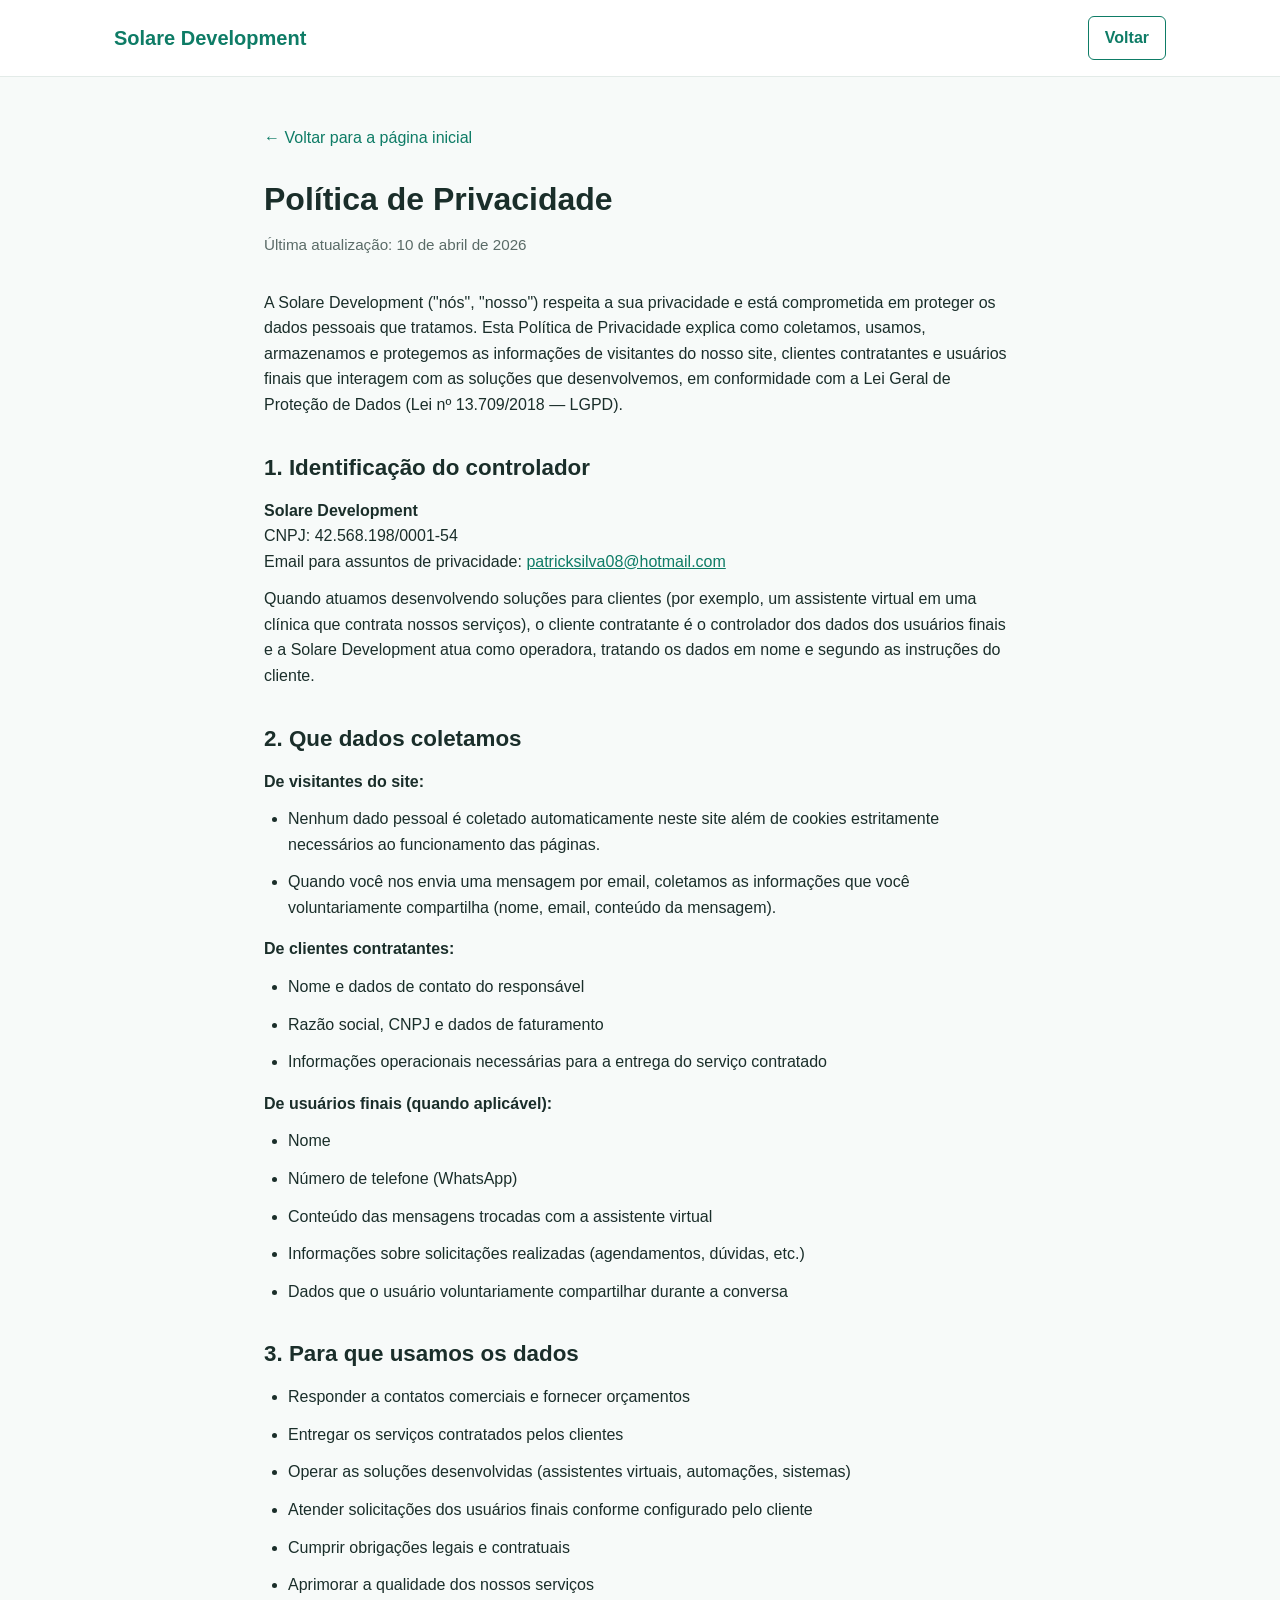
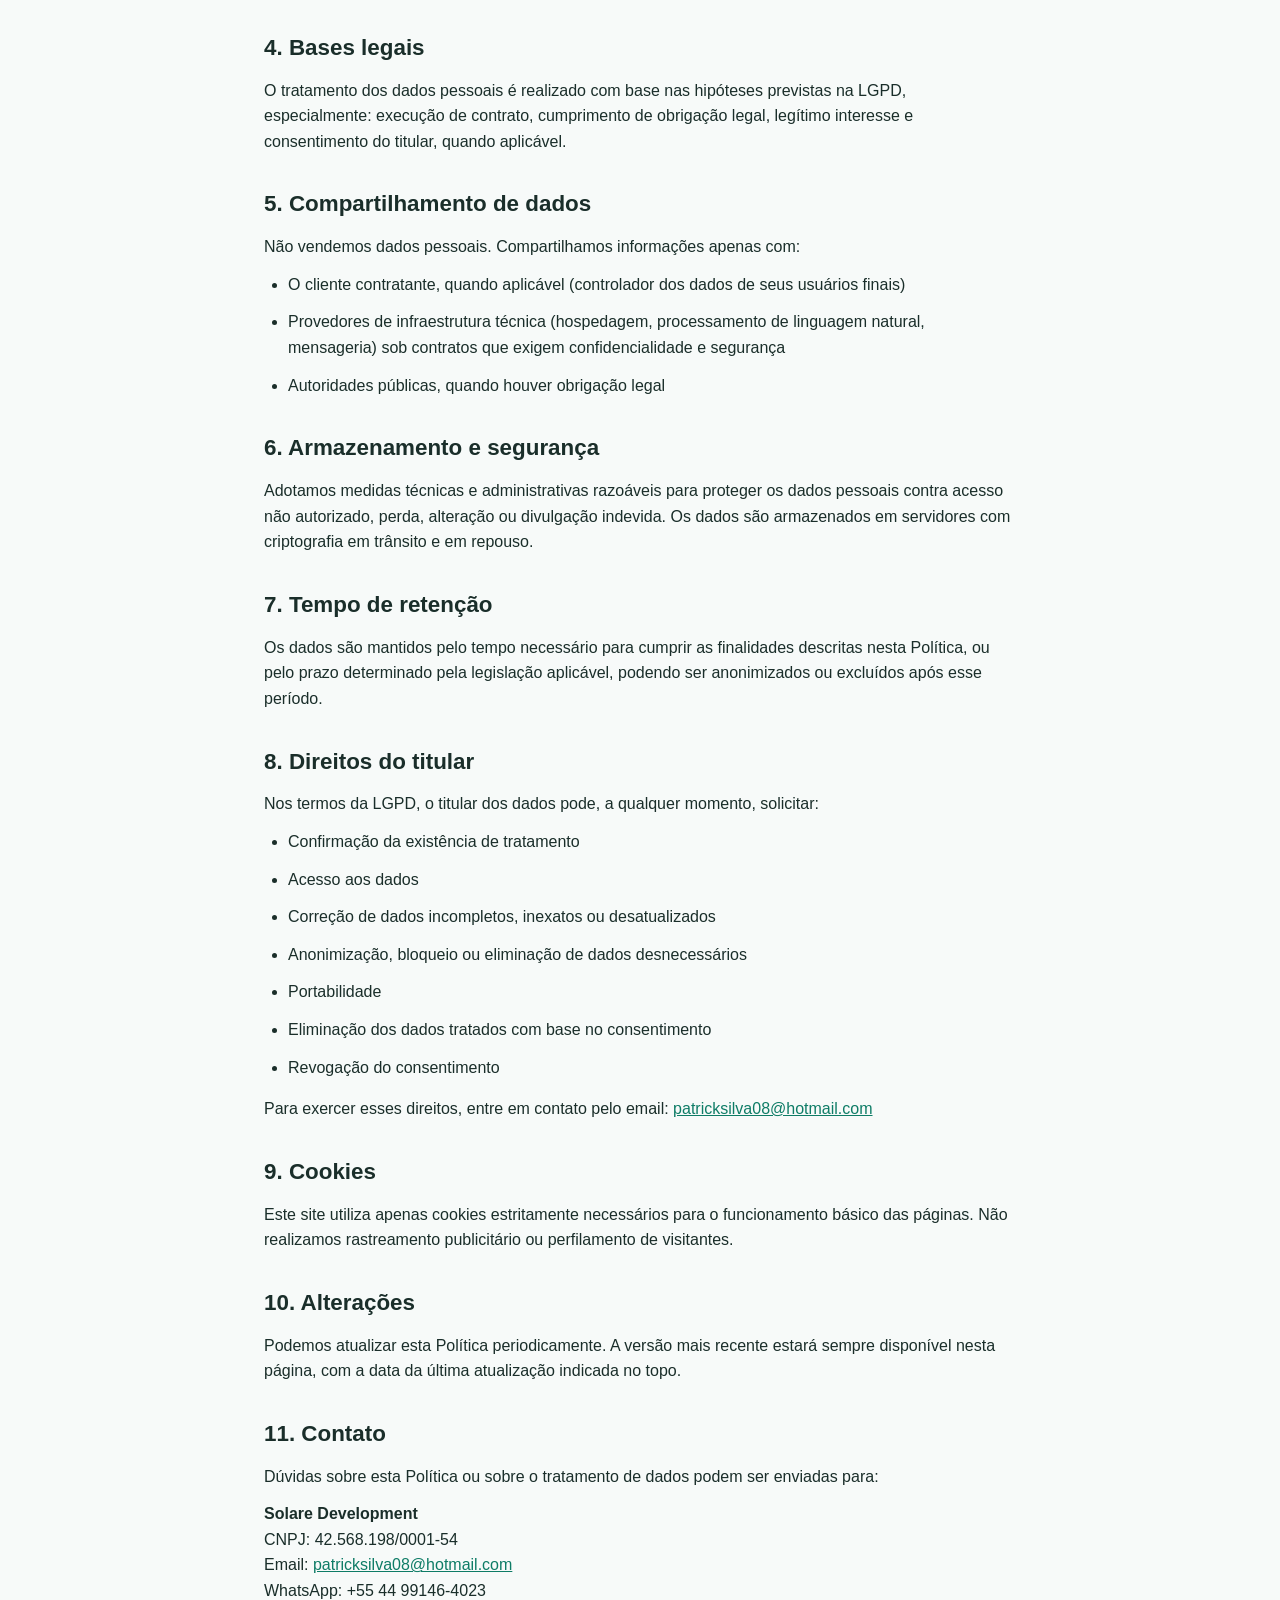
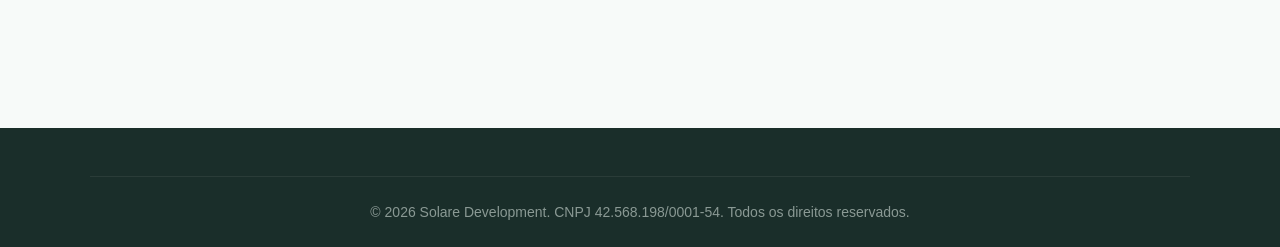
==== privacy.html @ 478b1278 "Initial: landing page Solare Development Site institucional da Solare Development (MEI) com: - Págin" ====
<!DOCTYPE html>
<html lang="pt-BR">
<head>
  <meta charset="UTF-8">
  <meta name="viewport" content="width=device-width, initial-scale=1.0">
  <title>Política de Privacidade — Solare Development</title>
  <link rel="stylesheet" href="style.css">
</head>
<body>
  <header>
    <nav>
      <div class="logo"><a href="index.html" style="color:inherit;text-decoration:none">Solare Development</a></div>
      <a href="index.html" class="cta-nav">Voltar</a>
    </nav>
  </header>

  <main class="legal">
    <a href="index.html" class="back">← Voltar para a página inicial</a>
    <h1>Política de Privacidade</h1>
    <p class="updated">Última atualização: 10 de abril de 2026</p>

    <p>A Solare Development ("nós", "nosso") respeita a sua privacidade e está comprometida em proteger os dados pessoais que tratamos. Esta Política de Privacidade explica como coletamos, usamos, armazenamos e protegemos as informações de visitantes do nosso site, clientes contratantes e usuários finais que interagem com as soluções que desenvolvemos, em conformidade com a Lei Geral de Proteção de Dados (Lei nº 13.709/2018 — LGPD).</p>

    <h2>1. Identificação do controlador</h2>
    <p><strong>Solare Development</strong><br>
    CNPJ: 42.568.198/0001-54<br>
    Email para assuntos de privacidade: <a href="mailto:patricksilva08@hotmail.com">patricksilva08@hotmail.com</a></p>

    <p>Quando atuamos desenvolvendo soluções para clientes (por exemplo, um assistente virtual em uma clínica que contrata nossos serviços), o cliente contratante é o controlador dos dados dos usuários finais e a Solare Development atua como operadora, tratando os dados em nome e segundo as instruções do cliente.</p>

    <h2>2. Que dados coletamos</h2>
    <p><strong>De visitantes do site:</strong></p>
    <ul>
      <li>Nenhum dado pessoal é coletado automaticamente neste site além de cookies estritamente necessários ao funcionamento das páginas.</li>
      <li>Quando você nos envia uma mensagem por email, coletamos as informações que você voluntariamente compartilha (nome, email, conteúdo da mensagem).</li>
    </ul>

    <p><strong>De clientes contratantes:</strong></p>
    <ul>
      <li>Nome e dados de contato do responsável</li>
      <li>Razão social, CNPJ e dados de faturamento</li>
      <li>Informações operacionais necessárias para a entrega do serviço contratado</li>
    </ul>

    <p><strong>De usuários finais (quando aplicável):</strong></p>
    <ul>
      <li>Nome</li>
      <li>Número de telefone (WhatsApp)</li>
      <li>Conteúdo das mensagens trocadas com a assistente virtual</li>
      <li>Informações sobre solicitações realizadas (agendamentos, dúvidas, etc.)</li>
      <li>Dados que o usuário voluntariamente compartilhar durante a conversa</li>
    </ul>

    <h2>3. Para que usamos os dados</h2>
    <ul>
      <li>Responder a contatos comerciais e fornecer orçamentos</li>
      <li>Entregar os serviços contratados pelos clientes</li>
      <li>Operar as soluções desenvolvidas (assistentes virtuais, automações, sistemas)</li>
      <li>Atender solicitações dos usuários finais conforme configurado pelo cliente</li>
      <li>Cumprir obrigações legais e contratuais</li>
      <li>Aprimorar a qualidade dos nossos serviços</li>
    </ul>

    <h2>4. Bases legais</h2>
    <p>O tratamento dos dados pessoais é realizado com base nas hipóteses previstas na LGPD, especialmente: execução de contrato, cumprimento de obrigação legal, legítimo interesse e consentimento do titular, quando aplicável.</p>

    <h2>5. Compartilhamento de dados</h2>
    <p>Não vendemos dados pessoais. Compartilhamos informações apenas com:</p>
    <ul>
      <li>O cliente contratante, quando aplicável (controlador dos dados de seus usuários finais)</li>
      <li>Provedores de infraestrutura técnica (hospedagem, processamento de linguagem natural, mensageria) sob contratos que exigem confidencialidade e segurança</li>
      <li>Autoridades públicas, quando houver obrigação legal</li>
    </ul>

    <h2>6. Armazenamento e segurança</h2>
    <p>Adotamos medidas técnicas e administrativas razoáveis para proteger os dados pessoais contra acesso não autorizado, perda, alteração ou divulgação indevida. Os dados são armazenados em servidores com criptografia em trânsito e em repouso.</p>

    <h2>7. Tempo de retenção</h2>
    <p>Os dados são mantidos pelo tempo necessário para cumprir as finalidades descritas nesta Política, ou pelo prazo determinado pela legislação aplicável, podendo ser anonimizados ou excluídos após esse período.</p>

    <h2>8. Direitos do titular</h2>
    <p>Nos termos da LGPD, o titular dos dados pode, a qualquer momento, solicitar:</p>
    <ul>
      <li>Confirmação da existência de tratamento</li>
      <li>Acesso aos dados</li>
      <li>Correção de dados incompletos, inexatos ou desatualizados</li>
      <li>Anonimização, bloqueio ou eliminação de dados desnecessários</li>
      <li>Portabilidade</li>
      <li>Eliminação dos dados tratados com base no consentimento</li>
      <li>Revogação do consentimento</li>
    </ul>
    <p>Para exercer esses direitos, entre em contato pelo email: <a href="mailto:patricksilva08@hotmail.com">patricksilva08@hotmail.com</a></p>

    <h2>9. Cookies</h2>
    <p>Este site utiliza apenas cookies estritamente necessários para o funcionamento básico das páginas. Não realizamos rastreamento publicitário ou perfilamento de visitantes.</p>

    <h2>10. Alterações</h2>
    <p>Podemos atualizar esta Política periodicamente. A versão mais recente estará sempre disponível nesta página, com a data da última atualização indicada no topo.</p>

    <h2>11. Contato</h2>
    <p>Dúvidas sobre esta Política ou sobre o tratamento de dados podem ser enviadas para:</p>
    <p><strong>Solare Development</strong><br>
    CNPJ: 42.568.198/0001-54<br>
    Email: <a href="mailto:patricksilva08@hotmail.com">patricksilva08@hotmail.com</a><br>
    WhatsApp: +55 44 99146-4023</p>
  </main>

  <footer>
    <div class="copyright">© 2026 Solare Development. CNPJ 42.568.198/0001-54. Todos os direitos reservados.</div>
  </footer>
</body>
</html>
---- style.css ----
* {
  margin: 0;
  padding: 0;
  box-sizing: border-box;
}

:root {
  --primary: #0e7c66;
  --primary-dark: #0a5e4d;
  --bg: #f7faf9;
  --text: #1a2e2a;
  --muted: #5a6b67;
  --card-bg: #ffffff;
  --border: #e3ebe8;
}

body {
  font-family: -apple-system, BlinkMacSystemFont, "Segoe UI", Roboto, "Helvetica Neue", Arial, sans-serif;
  color: var(--text);
  background: var(--bg);
  line-height: 1.6;
  -webkit-font-smoothing: antialiased;
}

header {
  background: var(--card-bg);
  border-bottom: 1px solid var(--border);
  padding: 1rem 0;
  position: sticky;
  top: 0;
  z-index: 10;
}

nav {
  max-width: 1100px;
  margin: 0 auto;
  padding: 0 1.5rem;
  display: flex;
  justify-content: space-between;
  align-items: center;
}

.logo {
  font-size: 1.25rem;
  font-weight: 700;
  color: var(--primary);
}

.cta-nav {
  color: var(--primary);
  text-decoration: none;
  font-weight: 600;
  padding: 0.5rem 1rem;
  border: 1px solid var(--primary);
  border-radius: 6px;
  transition: all 0.2s;
}

.cta-nav:hover {
  background: var(--primary);
  color: white;
}

main {
  max-width: 1100px;
  margin: 0 auto;
  padding: 0 1.5rem;
}

.hero {
  text-align: center;
  padding: 5rem 1rem 4rem;
}

.hero h1 {
  font-size: 2.5rem;
  line-height: 1.2;
  margin-bottom: 1.5rem;
  max-width: 800px;
  margin-left: auto;
  margin-right: auto;
}

.subtitle {
  font-size: 1.15rem;
  color: var(--muted);
  max-width: 700px;
  margin: 0 auto 2.5rem;
}

.cta-primary {
  display: inline-block;
  background: var(--primary);
  color: white;
  text-decoration: none;
  padding: 1rem 2.5rem;
  border-radius: 8px;
  font-weight: 600;
  font-size: 1.05rem;
  transition: background 0.2s;
}

.cta-primary:hover {
  background: var(--primary-dark);
}

section {
  padding: 4rem 0;
}

h2 {
  font-size: 2rem;
  text-align: center;
  margin-bottom: 3rem;
}

.features .grid {
  display: grid;
  grid-template-columns: repeat(auto-fit, minmax(280px, 1fr));
  gap: 1.5rem;
}

.card {
  background: var(--card-bg);
  border: 1px solid var(--border);
  border-radius: 12px;
  padding: 1.75rem;
}

.card h3 {
  color: var(--primary);
  font-size: 1.15rem;
  margin-bottom: 0.75rem;
}

.card p {
  color: var(--muted);
}

.how ol {
  max-width: 700px;
  margin: 0 auto;
  padding-left: 1.5rem;
  font-size: 1.1rem;
}

.how li {
  margin-bottom: 1rem;
  color: var(--muted);
}

.how strong {
  color: var(--text);
}

.contact {
  text-align: center;
  background: var(--card-bg);
  border-radius: 16px;
  padding: 4rem 2rem;
  margin: 2rem 0;
  border: 1px solid var(--border);
}

.contact p {
  color: var(--muted);
  margin-bottom: 1.5rem;
  font-size: 1.1rem;
}

.email a {
  color: var(--primary);
  font-weight: 600;
  font-size: 1.25rem;
  text-decoration: none;
}

.email a:hover {
  text-decoration: underline;
}

footer {
  background: var(--text);
  color: #d4dbd9;
  padding: 3rem 0 1.5rem;
  margin-top: 4rem;
}

.footer-content {
  max-width: 1100px;
  margin: 0 auto;
  padding: 0 1.5rem 2rem;
  display: flex;
  flex-wrap: wrap;
  gap: 2rem;
  justify-content: space-between;
  align-items: flex-start;
}

.footer-links {
  display: flex;
  flex-direction: column;
  gap: 0.5rem;
}

.footer-links a {
  color: #d4dbd9;
  text-decoration: none;
}

.footer-links a:hover {
  color: white;
  text-decoration: underline;
}

.copyright {
  text-align: center;
  font-size: 0.875rem;
  color: #8a9994;
  border-top: 1px solid #2a3c38;
  padding-top: 1.5rem;
  max-width: 1100px;
  margin: 0 auto;
}

/* Páginas de texto (privacy, terms) */
.legal {
  max-width: 800px;
  margin: 0 auto;
  padding: 3rem 1.5rem;
}

.legal h1 {
  font-size: 2rem;
  margin-bottom: 0.5rem;
}

.legal .updated {
  color: var(--muted);
  margin-bottom: 2rem;
  font-size: 0.95rem;
}

.legal h2 {
  text-align: left;
  font-size: 1.4rem;
  margin: 2rem 0 0.75rem;
}

.legal p, .legal li {
  color: var(--text);
  margin-bottom: 0.75rem;
}

.legal ul {
  padding-left: 1.5rem;
  margin-bottom: 1rem;
}

.legal a {
  color: var(--primary);
}

.legal .back {
  display: inline-block;
  margin-bottom: 1.5rem;
  color: var(--primary);
  text-decoration: none;
}

@media (max-width: 640px) {
  .hero h1 { font-size: 1.85rem; }
  .hero { padding: 3rem 1rem 2rem; }
  h2 { font-size: 1.5rem; }
  section { padding: 2.5rem 0; }
}
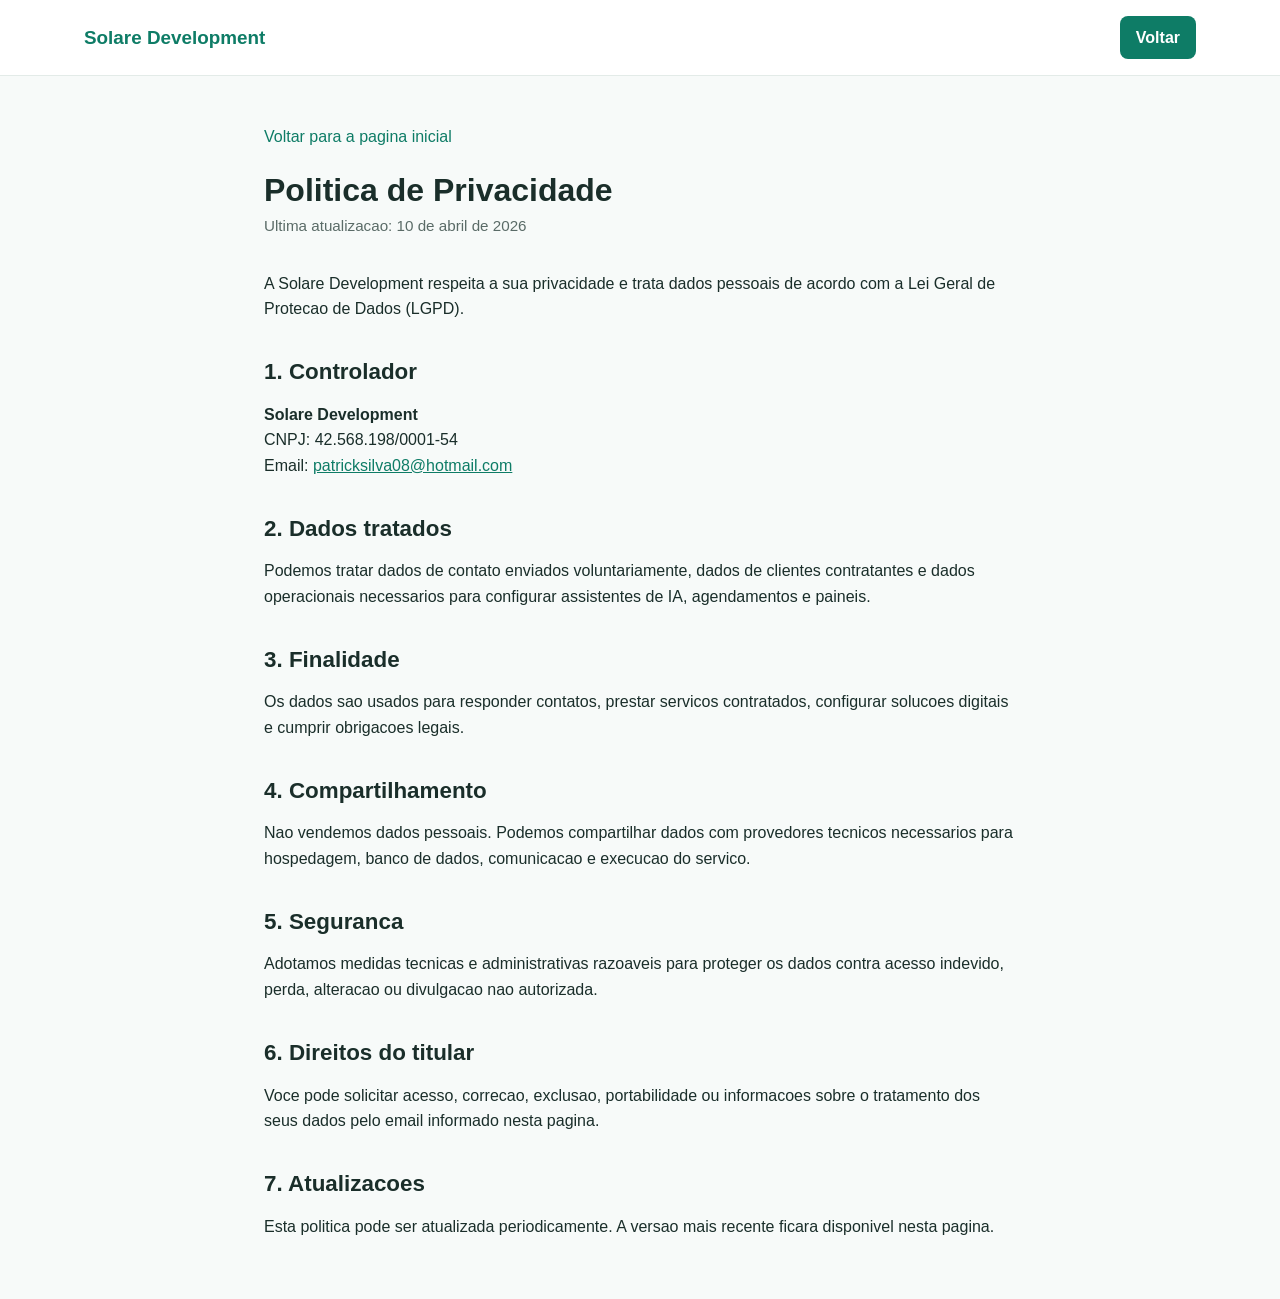
==== commit b4d4030b: "Focus landing on aesthetic clinics" ====
--- a/privacy.html
+++ b/privacy.html
@@ -3,7 +3,7 @@
 <head>
   <meta charset="UTF-8">
   <meta name="viewport" content="width=device-width, initial-scale=1.0">
-  <title>Política de Privacidade — Solare Development</title>
+  <title>Politica de Privacidade | Solare Development</title>
   <link rel="stylesheet" href="style.css">
 </head>
 <body>
@@ -15,98 +15,34 @@
   </header>
 
   <main class="legal">
-    <a href="index.html" class="back">← Voltar para a página inicial</a>
-    <h1>Política de Privacidade</h1>
-    <p class="updated">Última atualização: 10 de abril de 2026</p>
+    <a href="index.html" class="back">Voltar para a pagina inicial</a>
+    <h1>Politica de Privacidade</h1>
+    <p class="updated">Ultima atualizacao: 10 de abril de 2026</p>
 
-    <p>A Solare Development ("nós", "nosso") respeita a sua privacidade e está comprometida em proteger os dados pessoais que tratamos. Esta Política de Privacidade explica como coletamos, usamos, armazenamos e protegemos as informações de visitantes do nosso site, clientes contratantes e usuários finais que interagem com as soluções que desenvolvemos, em conformidade com a Lei Geral de Proteção de Dados (Lei nº 13.709/2018 — LGPD).</p>
+    <p>A Solare Development respeita a sua privacidade e trata dados pessoais de acordo com a Lei Geral de Protecao de Dados (LGPD).</p>
 
-    <h2>1. Identificação do controlador</h2>
+    <h2>1. Controlador</h2>
     <p><strong>Solare Development</strong><br>
     CNPJ: 42.568.198/0001-54<br>
-    Email para assuntos de privacidade: <a href="mailto:patricksilva08@hotmail.com">patricksilva08@hotmail.com</a></p>
+    Email: <a href="mailto:patricksilva08@hotmail.com">patricksilva08@hotmail.com</a></p>
 
-    <p>Quando atuamos desenvolvendo soluções para clientes (por exemplo, um assistente virtual em uma clínica que contrata nossos serviços), o cliente contratante é o controlador dos dados dos usuários finais e a Solare Development atua como operadora, tratando os dados em nome e segundo as instruções do cliente.</p>
+    <h2>2. Dados tratados</h2>
+    <p>Podemos tratar dados de contato enviados voluntariamente, dados de clientes contratantes e dados operacionais necessarios para configurar assistentes de IA, agendamentos e paineis.</p>
 
-    <h2>2. Que dados coletamos</h2>
-    <p><strong>De visitantes do site:</strong></p>
-    <ul>
-      <li>Nenhum dado pessoal é coletado automaticamente neste site além de cookies estritamente necessários ao funcionamento das páginas.</li>
-      <li>Quando você nos envia uma mensagem por email, coletamos as informações que você voluntariamente compartilha (nome, email, conteúdo da mensagem).</li>
-    </ul>
+    <h2>3. Finalidade</h2>
+    <p>Os dados sao usados para responder contatos, prestar servicos contratados, configurar solucoes digitais e cumprir obrigacoes legais.</p>
 
-    <p><strong>De clientes contratantes:</strong></p>
-    <ul>
-      <li>Nome e dados de contato do responsável</li>
-      <li>Razão social, CNPJ e dados de faturamento</li>
-      <li>Informações operacionais necessárias para a entrega do serviço contratado</li>
-    </ul>
+    <h2>4. Compartilhamento</h2>
+    <p>Nao vendemos dados pessoais. Podemos compartilhar dados com provedores tecnicos necessarios para hospedagem, banco de dados, comunicacao e execucao do servico.</p>
 
-    <p><strong>De usuários finais (quando aplicável):</strong></p>
-    <ul>
-      <li>Nome</li>
-      <li>Número de telefone (WhatsApp)</li>
-      <li>Conteúdo das mensagens trocadas com a assistente virtual</li>
-      <li>Informações sobre solicitações realizadas (agendamentos, dúvidas, etc.)</li>
-      <li>Dados que o usuário voluntariamente compartilhar durante a conversa</li>
-    </ul>
+    <h2>5. Seguranca</h2>
+    <p>Adotamos medidas tecnicas e administrativas razoaveis para proteger os dados contra acesso indevido, perda, alteracao ou divulgacao nao autorizada.</p>
 
-    <h2>3. Para que usamos os dados</h2>
-    <ul>
-      <li>Responder a contatos comerciais e fornecer orçamentos</li>
-      <li>Entregar os serviços contratados pelos clientes</li>
-      <li>Operar as soluções desenvolvidas (assistentes virtuais, automações, sistemas)</li>
-      <li>Atender solicitações dos usuários finais conforme configurado pelo cliente</li>
-      <li>Cumprir obrigações legais e contratuais</li>
-      <li>Aprimorar a qualidade dos nossos serviços</li>
-    </ul>
+    <h2>6. Direitos do titular</h2>
+    <p>Voce pode solicitar acesso, correcao, exclusao, portabilidade ou informacoes sobre o tratamento dos seus dados pelo email informado nesta pagina.</p>
 
-    <h2>4. Bases legais</h2>
-    <p>O tratamento dos dados pessoais é realizado com base nas hipóteses previstas na LGPD, especialmente: execução de contrato, cumprimento de obrigação legal, legítimo interesse e consentimento do titular, quando aplicável.</p>
-
-    <h2>5. Compartilhamento de dados</h2>
-    <p>Não vendemos dados pessoais. Compartilhamos informações apenas com:</p>
-    <ul>
-      <li>O cliente contratante, quando aplicável (controlador dos dados de seus usuários finais)</li>
-      <li>Provedores de infraestrutura técnica (hospedagem, processamento de linguagem natural, mensageria) sob contratos que exigem confidencialidade e segurança</li>
-      <li>Autoridades públicas, quando houver obrigação legal</li>
-    </ul>
-
-    <h2>6. Armazenamento e segurança</h2>
-    <p>Adotamos medidas técnicas e administrativas razoáveis para proteger os dados pessoais contra acesso não autorizado, perda, alteração ou divulgação indevida. Os dados são armazenados em servidores com criptografia em trânsito e em repouso.</p>
-
-    <h2>7. Tempo de retenção</h2>
-    <p>Os dados são mantidos pelo tempo necessário para cumprir as finalidades descritas nesta Política, ou pelo prazo determinado pela legislação aplicável, podendo ser anonimizados ou excluídos após esse período.</p>
-
-    <h2>8. Direitos do titular</h2>
-    <p>Nos termos da LGPD, o titular dos dados pode, a qualquer momento, solicitar:</p>
-    <ul>
-      <li>Confirmação da existência de tratamento</li>
-      <li>Acesso aos dados</li>
-      <li>Correção de dados incompletos, inexatos ou desatualizados</li>
-      <li>Anonimização, bloqueio ou eliminação de dados desnecessários</li>
-      <li>Portabilidade</li>
-      <li>Eliminação dos dados tratados com base no consentimento</li>
-      <li>Revogação do consentimento</li>
-    </ul>
-    <p>Para exercer esses direitos, entre em contato pelo email: <a href="mailto:patricksilva08@hotmail.com">patricksilva08@hotmail.com</a></p>
-
-    <h2>9. Cookies</h2>
-    <p>Este site utiliza apenas cookies estritamente necessários para o funcionamento básico das páginas. Não realizamos rastreamento publicitário ou perfilamento de visitantes.</p>
-
-    <h2>10. Alterações</h2>
-    <p>Podemos atualizar esta Política periodicamente. A versão mais recente estará sempre disponível nesta página, com a data da última atualização indicada no topo.</p>
-
-    <h2>11. Contato</h2>
-    <p>Dúvidas sobre esta Política ou sobre o tratamento de dados podem ser enviadas para:</p>
-    <p><strong>Solare Development</strong><br>
-    CNPJ: 42.568.198/0001-54<br>
-    Email: <a href="mailto:patricksilva08@hotmail.com">patricksilva08@hotmail.com</a><br>
-    WhatsApp: +55 44 99146-4023</p>
+    <h2>7. Atualizacoes</h2>
+    <p>Esta politica pode ser atualizada periodicamente. A versao mais recente ficara disponivel nesta pagina.</p>
   </main>
-
-  <footer>
-    <div class="copyright">© 2026 Solare Development. CNPJ 42.568.198/0001-54. Todos os direitos reservados.</div>
-  </footer>
 </body>
 </html>
--- a/style.css
+++ b/style.css
@@ -7,6 +7,7 @@
 :root {
   --primary: #0e7c66;
   --primary-dark: #0a5e4d;
+  --accent: #c84c36;
   --bg: #f7faf9;
   --text: #1a2e2a;
   --muted: #5a6b67;
@@ -15,7 +16,7 @@
 }
 
 body {
-  font-family: -apple-system, BlinkMacSystemFont, "Segoe UI", Roboto, "Helvetica Neue", Arial, sans-serif;
+  font-family: -apple-system, BlinkMacSystemFont, "Segoe UI", Roboto, Arial, sans-serif;
   color: var(--text);
   background: var(--bg);
   line-height: 1.6;
@@ -23,7 +24,7 @@
 }
 
 header {
-  background: var(--card-bg);
+  background: rgba(255, 255, 255, 0.94);
   border-bottom: 1px solid var(--border);
   padding: 1rem 0;
   position: sticky;
@@ -32,151 +33,201 @@
 }
 
 nav {
-  max-width: 1100px;
+  max-width: 1160px;
   margin: 0 auto;
   padding: 0 1.5rem;
   display: flex;
   justify-content: space-between;
   align-items: center;
+  gap: 1.5rem;
 }
 
 .logo {
-  font-size: 1.25rem;
+  font-size: 1.18rem;
+  font-weight: 800;
+  color: var(--primary);
+}
+
+.nav-links {
+  display: flex;
+  align-items: center;
+  gap: 1rem;
+}
+
+.nav-links a,
+.cta-secondary {
+  color: var(--primary);
+  text-decoration: none;
   font-weight: 700;
-  color: var(--primary);
-}
-
-.cta-nav {
-  color: var(--primary);
-  text-decoration: none;
-  font-weight: 600;
-  padding: 0.5rem 1rem;
-  border: 1px solid var(--primary);
-  border-radius: 6px;
-  transition: all 0.2s;
-}
-
-.cta-nav:hover {
+}
+
+.cta-nav,
+.cta-primary {
+  display: inline-block;
+  border-radius: 8px;
   background: var(--primary);
   color: white;
-}
-
-main {
-  max-width: 1100px;
-  margin: 0 auto;
-  padding: 0 1.5rem;
-}
-
-.hero {
-  text-align: center;
-  padding: 5rem 1rem 4rem;
-}
-
-.hero h1 {
-  font-size: 2.5rem;
-  line-height: 1.2;
-  margin-bottom: 1.5rem;
-  max-width: 800px;
-  margin-left: auto;
-  margin-right: auto;
-}
-
-.subtitle {
-  font-size: 1.15rem;
-  color: var(--muted);
-  max-width: 700px;
-  margin: 0 auto 2.5rem;
+  text-decoration: none;
+  font-weight: 800;
+}
+
+.cta-nav {
+  padding: 0.55rem 1rem;
 }
 
 .cta-primary {
-  display: inline-block;
-  background: var(--primary);
-  color: white;
-  text-decoration: none;
-  padding: 1rem 2.5rem;
-  border-radius: 8px;
-  font-weight: 600;
-  font-size: 1.05rem;
-  transition: background 0.2s;
-}
-
+  padding: 1rem 1.35rem;
+}
+
+.cta-nav:hover,
 .cta-primary:hover {
   background: var(--primary-dark);
 }
 
+main {
+  max-width: 1160px;
+  margin: 0 auto;
+  padding: 0 1.5rem;
+}
+
+.hero {
+  min-height: calc(100vh - 74px);
+  display: grid;
+  grid-template-columns: 1.05fr 0.95fr;
+  gap: 3rem;
+  align-items: center;
+  padding: 3rem 0;
+}
+
+.hero-copy {
+  max-width: 640px;
+}
+
+.eyebrow {
+  color: var(--accent);
+  font-size: 0.82rem;
+  font-weight: 900;
+  letter-spacing: 0;
+  margin-bottom: 0.85rem;
+  text-transform: uppercase;
+}
+
+h1 {
+  font-size: 3.45rem;
+  line-height: 1.02;
+  margin-bottom: 1.25rem;
+}
+
+.subtitle {
+  color: var(--muted);
+  font-size: 1.18rem;
+  margin-bottom: 1.8rem;
+}
+
+.hero-actions {
+  display: flex;
+  flex-wrap: wrap;
+  align-items: center;
+  gap: 1rem;
+}
+
+.hero-image {
+  width: 100%;
+  height: min(62vh, 620px);
+  object-fit: cover;
+  border-radius: 8px;
+  border: 1px solid var(--border);
+}
+
 section {
   padding: 4rem 0;
 }
 
 h2 {
   font-size: 2rem;
+  margin-bottom: 1.6rem;
   text-align: center;
-  margin-bottom: 3rem;
-}
-
-.features .grid {
+}
+
+.grid,
+.plan-grid {
   display: grid;
-  grid-template-columns: repeat(auto-fit, minmax(280px, 1fr));
-  gap: 1.5rem;
-}
-
-.card {
+  grid-template-columns: repeat(3, minmax(0, 1fr));
+  gap: 1rem;
+}
+
+.card,
+.plan {
   background: var(--card-bg);
   border: 1px solid var(--border);
-  border-radius: 12px;
-  padding: 1.75rem;
-}
-
-.card h3 {
-  color: var(--primary);
-  font-size: 1.15rem;
-  margin-bottom: 0.75rem;
-}
-
-.card p {
+  border-radius: 8px;
+  padding: 1.5rem;
+}
+
+.card h3,
+.plan h3 {
+  color: var(--primary);
+  font-size: 1.1rem;
+  margin-bottom: 0.7rem;
+}
+
+.card p,
+.plan p,
+.how li,
+.contact p {
   color: var(--muted);
 }
 
 .how ol {
-  max-width: 700px;
+  max-width: 760px;
   margin: 0 auto;
   padding-left: 1.5rem;
-  font-size: 1.1rem;
+  font-size: 1.08rem;
 }
 
 .how li {
   margin-bottom: 1rem;
-  color: var(--muted);
 }
 
 .how strong {
   color: var(--text);
+}
+
+.plans {
+  padding-bottom: 2rem;
+}
+
+.plan.featured {
+  border-color: var(--primary);
+  background: #f2faf6;
+}
+
+.price {
+  color: var(--text) !important;
+  font-size: 1.7rem;
+  font-weight: 900;
+  margin-bottom: 0.75rem;
 }
 
 .contact {
   text-align: center;
   background: var(--card-bg);
-  border-radius: 16px;
-  padding: 4rem 2rem;
+  border-radius: 8px;
+  padding: 3.5rem 2rem;
   margin: 2rem 0;
   border: 1px solid var(--border);
 }
 
 .contact p {
-  color: var(--muted);
-  margin-bottom: 1.5rem;
-  font-size: 1.1rem;
-}
-
+  margin-bottom: 1rem;
+  font-size: 1.08rem;
+}
+
+.contact a,
 .email a {
   color: var(--primary);
-  font-weight: 600;
-  font-size: 1.25rem;
-  text-decoration: none;
-}
-
-.email a:hover {
-  text-decoration: underline;
+  font-weight: 800;
+  text-decoration: none;
 }
 
 footer {
@@ -187,7 +238,7 @@
 }
 
 .footer-content {
-  max-width: 1100px;
+  max-width: 1160px;
   margin: 0 auto;
   padding: 0 1.5rem 2rem;
   display: flex;
@@ -197,6 +248,12 @@
   align-items: flex-start;
 }
 
+.footer-content span,
+.copyright {
+  color: #8a9994;
+  font-size: 0.875rem;
+}
+
 .footer-links {
   display: flex;
   flex-direction: column;
@@ -208,22 +265,14 @@
   text-decoration: none;
 }
 
-.footer-links a:hover {
-  color: white;
-  text-decoration: underline;
-}
-
 .copyright {
   text-align: center;
-  font-size: 0.875rem;
-  color: #8a9994;
   border-top: 1px solid #2a3c38;
   padding-top: 1.5rem;
-  max-width: 1100px;
-  margin: 0 auto;
-}
-
-/* Páginas de texto (privacy, terms) */
+  max-width: 1160px;
+  margin: 0 auto;
+}
+
 .legal {
   max-width: 800px;
   margin: 0 auto;
@@ -247,7 +296,8 @@
   margin: 2rem 0 0.75rem;
 }
 
-.legal p, .legal li {
+.legal p,
+.legal li {
   color: var(--text);
   margin-bottom: 0.75rem;
 }
@@ -257,20 +307,38 @@
   margin-bottom: 1rem;
 }
 
-.legal a {
+.legal a,
+.legal .back {
   color: var(--primary);
 }
 
 .legal .back {
   display: inline-block;
   margin-bottom: 1.5rem;
-  color: var(--primary);
-  text-decoration: none;
-}
-
-@media (max-width: 640px) {
-  .hero h1 { font-size: 1.85rem; }
-  .hero { padding: 3rem 1rem 2rem; }
-  h2 { font-size: 1.5rem; }
-  section { padding: 2.5rem 0; }
-}
+  text-decoration: none;
+}
+
+@media (max-width: 820px) {
+  .hero {
+    min-height: auto;
+    grid-template-columns: 1fr;
+    padding: 3rem 0 2rem;
+  }
+
+  h1 {
+    font-size: 2.35rem;
+  }
+
+  .hero-image {
+    height: 340px;
+  }
+
+  .grid,
+  .plan-grid {
+    grid-template-columns: 1fr;
+  }
+
+  .nav-links a:not(.cta-nav) {
+    display: none;
+  }
+}
